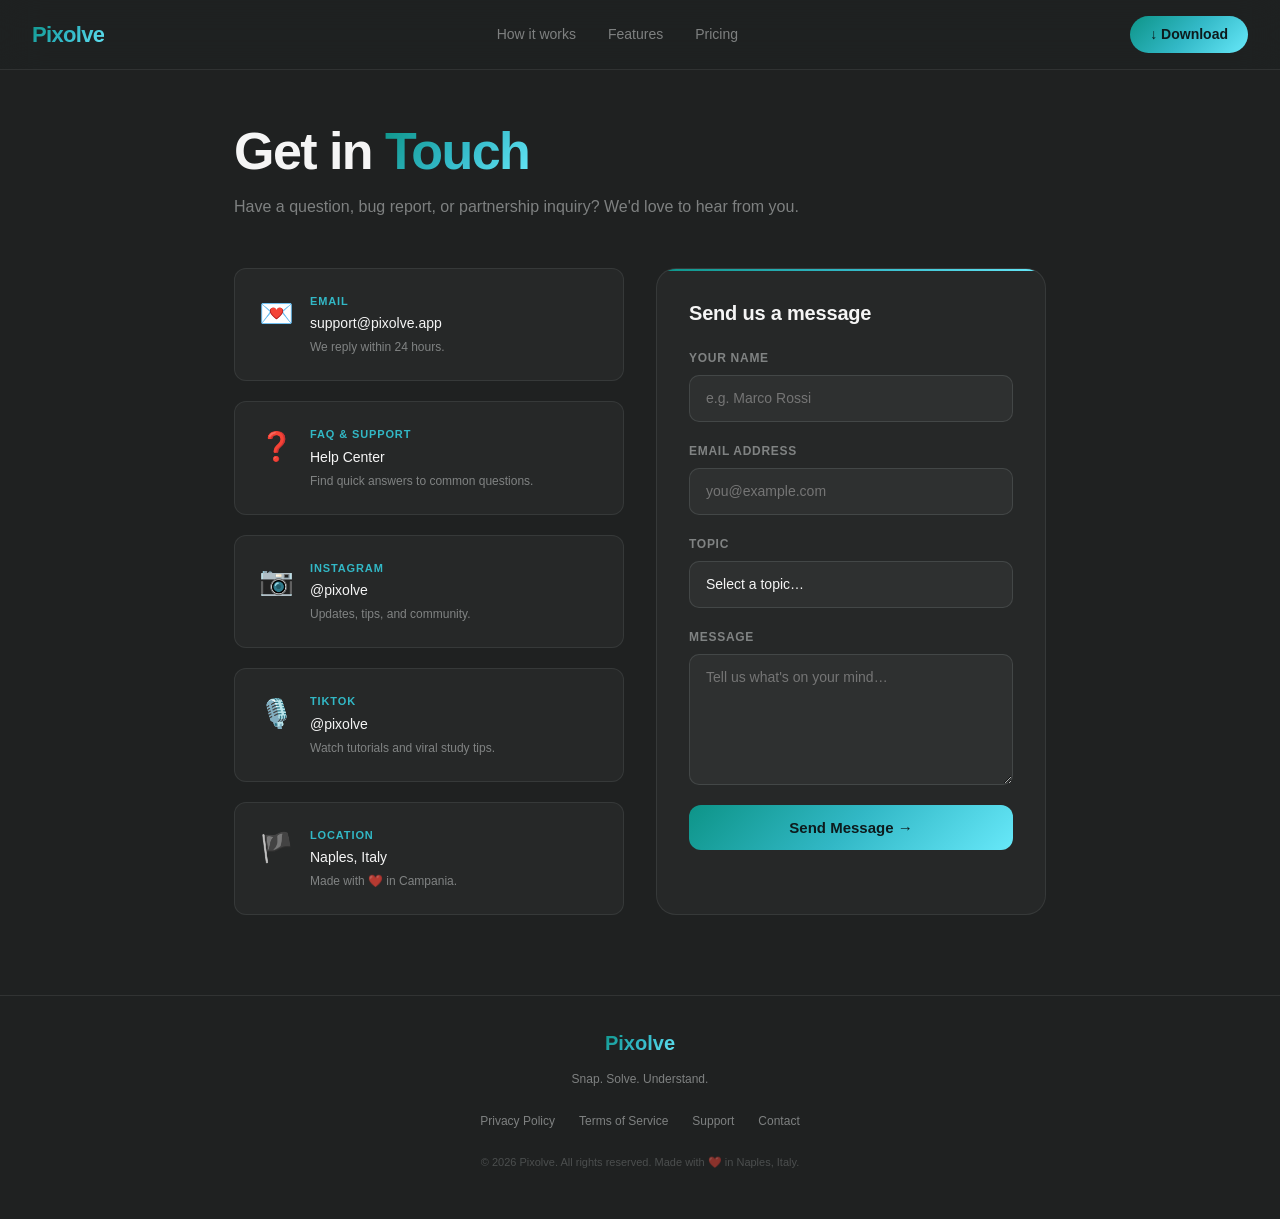
==== contact.html @ 4c7f5b76 "Initial commit - Pixolve landing page" ====
<!DOCTYPE html>
<html lang="en" data-color-scheme="dark">
<head>
  <meta charset="UTF-8"/>
  <meta name="viewport" content="width=device-width,initial-scale=1.0"/>
  <title>Contact – Pixolve</title>
  <style>

    @font-face {
      font-family: 'FKGroteskNeue';
      src: url('https://r2cdn.perplexity.ai/fonts/FKGroteskNeue.woff2') format('woff2');
    }
    :root {
      --color-white: rgba(255,255,255,1);
      --color-gray-200: rgba(245,245,245,1);
      --color-gray-300: rgba(167,169,169,1);
      --color-gray-400: rgba(119,124,124,1);
      --color-charcoal-700: rgba(31,33,33,1);
      --color-charcoal-800: rgba(38,40,40,1);
      --color-slate-900: rgba(19,52,59,1);
      --color-teal-300: rgba(50,184,198,1);
      --color-teal-400: rgba(45,166,178,1);
      --color-teal-800: rgba(41,150,161,1);
      --color-gray-400-rgb: 119,124,124;
      --color-teal-300-rgb: 50,184,198;
      --color-gray-300-rgb: 167,169,169;
      --color-gray-200-rgb: 245,245,245;
      --color-background: var(--color-charcoal-700);
      --color-surface: var(--color-charcoal-800);
      --color-text: var(--color-gray-200);
      --color-text-secondary: rgba(var(--color-gray-300-rgb),0.7);
      --color-primary: var(--color-teal-300);
      --color-primary-hover: var(--color-teal-400);
      --color-secondary: rgba(var(--color-gray-400-rgb),0.15);
      --color-border: rgba(var(--color-gray-400-rgb),0.3);
      --color-card-border: rgba(var(--color-gray-400-rgb),0.2);
      --font-family-base: 'FKGroteskNeue','Geist','Inter',-apple-system,BlinkMacSystemFont,'Segoe UI',Roboto,sans-serif;
      --pixolve-gradient: linear-gradient(135deg,#0d9488 0%,#32B8C6 50%,#67e8f9 100%);
      --pixolve-gradient-subtle: linear-gradient(135deg,rgba(13,148,136,0.15) 0%,rgba(50,184,198,0.1) 100%);
      --radius-sm: 6px; --radius-base: 8px; --radius-md: 10px; --radius-lg: 12px;
      --radius-xl: 20px; --radius-full: 9999px;
      --space-4:4px;--space-6:6px;--space-8:8px;--space-10:10px;--space-12:12px;
      --space-16:16px;--space-20:20px;--space-24:24px;--space-32:32px;
      --space-48:48px;--space-64:64px;--space-80:80px;
      --shadow-md: 0 4px 12px rgba(0,0,0,0.25);
      --shadow-lg: 0 10px 30px rgba(0,0,0,0.35);
      --duration-fast:150ms;--duration-normal:250ms;
      --ease-standard:cubic-bezier(0.16,1,0.3,1);
    }
    *,*::before,*::after{box-sizing:border-box;}
    html{font-family:var(--font-family-base);font-size:14px;line-height:1.5;
      color:var(--color-text);background-color:var(--color-background);
      -webkit-font-smoothing:antialiased;}
    body{margin:0;padding:0;overflow-x:hidden;}
    h1,h2,h3,h4,h5,h6{margin:0;font-weight:600;line-height:1.2;
      letter-spacing:-0.01em;color:var(--color-text);}
    p{margin:0 0 16px;}
    a{color:var(--color-primary);text-decoration:none;
      transition:color var(--duration-fast) var(--ease-standard);}
    a:hover{color:var(--color-primary-hover);}
    nav{position:fixed;top:0;left:0;right:0;z-index:100;
      display:flex;align-items:center;justify-content:space-between;
      padding:16px 32px;background:rgba(31,33,33,0.85);
      backdrop-filter:blur(20px);-webkit-backdrop-filter:blur(20px);
      border-bottom:1px solid var(--color-card-border);}
    .nav-logo{font-size:22px;font-weight:700;letter-spacing:-0.03em;
      background:var(--pixolve-gradient);-webkit-background-clip:text;
      -webkit-text-fill-color:transparent;background-clip:text;text-decoration:none;}
    .nav-links{display:flex;gap:32px;list-style:none;margin:0;padding:0;}
    .nav-links a{color:var(--color-text-secondary);font-size:14px;
      transition:color var(--duration-fast) var(--ease-standard);}
    .nav-links a:hover{color:var(--color-text);}
    .nav-cta{display:inline-flex;align-items:center;gap:8px;padding:8px 20px;
      background:var(--pixolve-gradient);color:#0d1a1c !important;
      font-weight:550;border-radius:var(--radius-full);text-decoration:none;
      font-size:14px;transition:opacity .25s,transform .25s;}
    .nav-cta:hover{opacity:.9;transform:translateY(-1px);}
    .page-wrap{max-width:860px;margin:0 auto;padding:120px 24px 80px;}
    .page-title{font-size:clamp(32px,5vw,52px);font-weight:700;
      letter-spacing:-0.03em;margin-bottom:12px;}
    .gradient-text{background:var(--pixolve-gradient);-webkit-background-clip:text;
      -webkit-text-fill-color:transparent;background-clip:text;}
    .page-subtitle{font-size:16px;color:var(--color-text-secondary);
      margin-bottom:48px;line-height:1.6;}
    .section-block{background:var(--color-surface);border:1px solid var(--color-card-border);
      border-radius:var(--radius-xl);padding:32px;margin-bottom:24px;
      position:relative;overflow:hidden;}
    .section-block::before{content:'';position:absolute;top:0;left:0;right:0;height:2px;
      background:var(--pixolve-gradient);}
    .section-block h2{font-size:18px;font-weight:600;margin-bottom:16px;
      color:var(--color-text);}
    .section-block h3{font-size:15px;font-weight:600;margin-bottom:8px;
      color:var(--color-text);}
    .section-block p,.section-block li{font-size:14px;color:var(--color-text-secondary);
      line-height:1.7;margin-bottom:8px;}
    .section-block ul,.section-block ol{padding-left:20px;margin:8px 0 16px;}
    .section-block li{margin-bottom:6px;}
    .badge-date{display:inline-block;padding:4px 14px;background:rgba(50,184,198,0.1);
      border:1px solid rgba(50,184,198,0.25);border-radius:var(--radius-full);
      font-size:12px;color:var(--color-teal-300);margin-bottom:32px;}
    footer{border-top:1px solid var(--color-card-border);padding:32px 24px;text-align:center;}
    .footer-logo{font-size:20px;font-weight:700;background:var(--pixolve-gradient);
      -webkit-background-clip:text;-webkit-text-fill-color:transparent;
      background-clip:text;margin-bottom:12px;display:inline-block;}
    .footer-tagline{font-size:12px;color:var(--color-text-secondary);margin-bottom:24px;}
    .footer-links{display:flex;gap:24px;justify-content:center;flex-wrap:wrap;margin-bottom:24px;}
    .footer-links a{font-size:12px;color:var(--color-text-secondary);}
    .footer-links a:hover{color:var(--color-primary);}
    .footer-copy{font-size:11px;color:rgba(119,124,124,0.5);}
    @media(max-width:768px){
      nav{padding:16px 20px;}
      .nav-links{display:none;}
      .page-wrap{padding:90px 16px 60px;}
    }

    .contact-grid{display:grid;grid-template-columns:1fr 1fr;gap:32px;}
    @media(max-width:680px){.contact-grid{grid-template-columns:1fr;}}
    .contact-info{display:flex;flex-direction:column;gap:20px;}
    .contact-item{background:var(--color-surface);border:1px solid var(--color-card-border);
      border-radius:var(--radius-lg);padding:24px;display:flex;align-items:flex-start;
      gap:16px;transition:border-color .25s,transform .25s;text-decoration:none;}
    .contact-item:hover{border-color:rgba(50,184,198,.4);transform:translateY(-2px);}
    .contact-item-icon{font-size:28px;flex-shrink:0;}
    .contact-item-label{font-size:11px;text-transform:uppercase;letter-spacing:.08em;
      color:var(--color-teal-300);font-weight:600;margin-bottom:4px;}
    .contact-item-value{font-size:14px;color:var(--color-text);font-weight:500;}
    .contact-item-desc{font-size:12px;color:var(--color-text-secondary);margin-top:4px;}
    .form-wrap{background:var(--color-surface);border:1px solid var(--color-card-border);
      border-radius:var(--radius-xl);padding:32px;position:relative;overflow:hidden;}
    .form-wrap::before{content:'';position:absolute;top:0;left:0;right:0;height:2px;
      background:var(--pixolve-gradient);}
    .form-group{margin-bottom:20px;}
    .form-label{display:block;font-size:12px;font-weight:600;color:var(--color-text-secondary);
      text-transform:uppercase;letter-spacing:.06em;margin-bottom:8px;}
    .form-input{display:block;width:100%;padding:12px 16px;font-size:14px;
      line-height:1.5;color:var(--color-text);background:rgba(119,124,124,.1);
      border:1px solid var(--color-border);border-radius:var(--radius-md);
      font-family:var(--font-family-base);
      transition:border-color .15s,box-shadow .15s;outline:none;
      -webkit-appearance:none;}
    .form-input:focus{border-color:var(--color-teal-300);
      box-shadow:0 0 0 3px rgba(50,184,198,.2);}
    textarea.form-input{resize:vertical;min-height:120px;}
    select.form-input{cursor:pointer;}
    .btn-submit{display:inline-flex;align-items:center;justify-content:center;gap:8px;
      width:100%;padding:14px 24px;background:var(--pixolve-gradient);
      color:#0d1a1c;font-size:15px;font-weight:700;border:none;
      border-radius:var(--radius-lg);cursor:pointer;font-family:var(--font-family-base);
      transition:opacity .25s,transform .25s;}
    .btn-submit:hover{opacity:.9;transform:translateY(-1px);}
    .success-msg{display:none;background:rgba(50,184,198,.1);border:1px solid rgba(50,184,198,.3);
      border-radius:var(--radius-lg);padding:20px;text-align:center;
      color:var(--color-teal-300);font-size:15px;font-weight:600;margin-top:16px;}
  </style>
</head>
<body>
  <nav>
    <a href="index.html" class="nav-logo">Pixolve</a>
    <ul class="nav-links">
      <li><a href="index.html#how-it-works">How it works</a></li>
      <li><a href="index.html#features">Features</a></li>
      <li><a href="index.html#pricing">Pricing</a></li>
    </ul>
    <a href="index.html#download" class="nav-cta">↓ Download</a>
  </nav>
  <div class="page-wrap">
    <h1 class="page-title">Get in <span class="gradient-text">Touch</span></h1>
    <p class="page-subtitle">Have a question, bug report, or partnership inquiry? We&apos;d love to hear from you.</p>

    <div class="contact-grid">
      <div class="contact-info">
        <a href="mailto:support@pixolve.app" class="contact-item">
          <span class="contact-item-icon">&#128140;</span>
          <div>
            <div class="contact-item-label">Email</div>
            <div class="contact-item-value">support@pixolve.app</div>
            <div class="contact-item-desc">We reply within 24 hours.</div>
          </div>
        </a>
        <a href="support.html" class="contact-item">
          <span class="contact-item-icon">&#10067;</span>
          <div>
            <div class="contact-item-label">FAQ &amp; Support</div>
            <div class="contact-item-value">Help Center</div>
            <div class="contact-item-desc">Find quick answers to common questions.</div>
          </div>
        </a>
        <a href="https://instagram.com" target="_blank" rel="noopener noreferrer" class="contact-item">
          <span class="contact-item-icon">&#128247;</span>
          <div>
            <div class="contact-item-label">Instagram</div>
            <div class="contact-item-value">@pixolve</div>
            <div class="contact-item-desc">Updates, tips, and community.</div>
          </div>
        </a>
        <a href="https://tiktok.com" target="_blank" rel="noopener noreferrer" class="contact-item">
          <span class="contact-item-icon">&#127897;&#65039;</span>
          <div>
            <div class="contact-item-label">TikTok</div>
            <div class="contact-item-value">@pixolve</div>
            <div class="contact-item-desc">Watch tutorials and viral study tips.</div>
          </div>
        </a>
        <div class="contact-item" style="cursor:default;">
          <span class="contact-item-icon">&#127988;</span>
          <div>
            <div class="contact-item-label">Location</div>
            <div class="contact-item-value">Naples, Italy</div>
            <div class="contact-item-desc">Made with &#10084;&#65039; in Campania.</div>
          </div>
        </div>
      </div>

      <div class="form-wrap">
        <h2 style="font-size:20px;font-weight:700;margin-bottom:24px;color:var(--color-text);">Send us a message</h2>
        <form id="contactForm" novalidate>
          <div class="form-group">
            <label class="form-label" for="name">Your name</label>
            <input class="form-input" type="text" id="name" placeholder="e.g. Marco Rossi" required/>
          </div>
          <div class="form-group">
            <label class="form-label" for="email">Email address</label>
            <input class="form-input" type="email" id="email" placeholder="you@example.com" required/>
          </div>
          <div class="form-group">
            <label class="form-label" for="topic">Topic</label>
            <select class="form-input" id="topic">
              <option value="">Select a topic&hellip;</option>
              <option value="bug">&#128027; Bug report</option>
              <option value="billing">&#128179; Billing &amp; subscription</option>
              <option value="feature">&#129300; Feature request</option>
              <option value="partnership">&#129309; Partnership / collaboration</option>
              <option value="press">&#128240; Press inquiry</option>
              <option value="other">&#128172; Other</option>
            </select>
          </div>
          <div class="form-group">
            <label class="form-label" for="message">Message</label>
            <textarea class="form-input" id="message" rows="5" placeholder="Tell us what&apos;s on your mind&hellip;" required></textarea>
          </div>
          <button type="submit" class="btn-submit">Send Message &#8594;</button>
          <p id="errorMsg" style="color:#ff5459;font-size:13px;margin-top:12px;display:none;"></p>
        </form>
        <div class="success-msg" id="successMsg">
          &#10003;&nbsp; Message sent! We&apos;ll get back to you within 24 hours.
        </div>
      </div>
    </div>
  </div>
  <footer>
    <div class="footer-logo">Pixolve</div>
    <p class="footer-tagline">Snap. Solve. Understand.</p>
    <div class="footer-links">
      <a href="privacy.html">Privacy Policy</a>
      <a href="terms.html">Terms of Service</a>
      <a href="support.html">Support</a>
      <a href="contact.html">Contact</a>
    </div>
    <p class="footer-copy">&copy; 2026 Pixolve. All rights reserved. Made with &#10084;&#65039; in Naples, Italy.</p>
  </footer>
  <script>
    document.getElementById('contactForm').addEventListener('submit', function(e) {
      e.preventDefault();
      const name = document.getElementById('name').value.trim();
      const email = document.getElementById('email').value.trim();
      const message = document.getElementById('message').value.trim();
      const err = document.getElementById('errorMsg');
      err.style.display = 'none';
      if (!name || !email || !message) {
        err.textContent = 'Please fill in your name, email, and message.';
        err.style.display = 'block';
        return;
      }
      const emailRe = /^[^\s@]+@[^\s@]+\.[^\s@]+$/;
      if (!emailRe.test(email)) {
        err.textContent = 'Please enter a valid email address.';
        err.style.display = 'block';
        return;
      }
      const mailto = 'mailto:support@pixolve.app'
        + '?subject=' + encodeURIComponent('[Pixolve] ' + (document.getElementById('topic').value || 'Message') + ' from ' + name)
        + '&body=' + encodeURIComponent('Name: ' + name + '\nEmail: ' + email + '\n\n' + message);
      window.location.href = mailto;
      this.style.display = 'none';
      document.getElementById('successMsg').style.display = 'block';
    });
  </script>
</body>
</html>
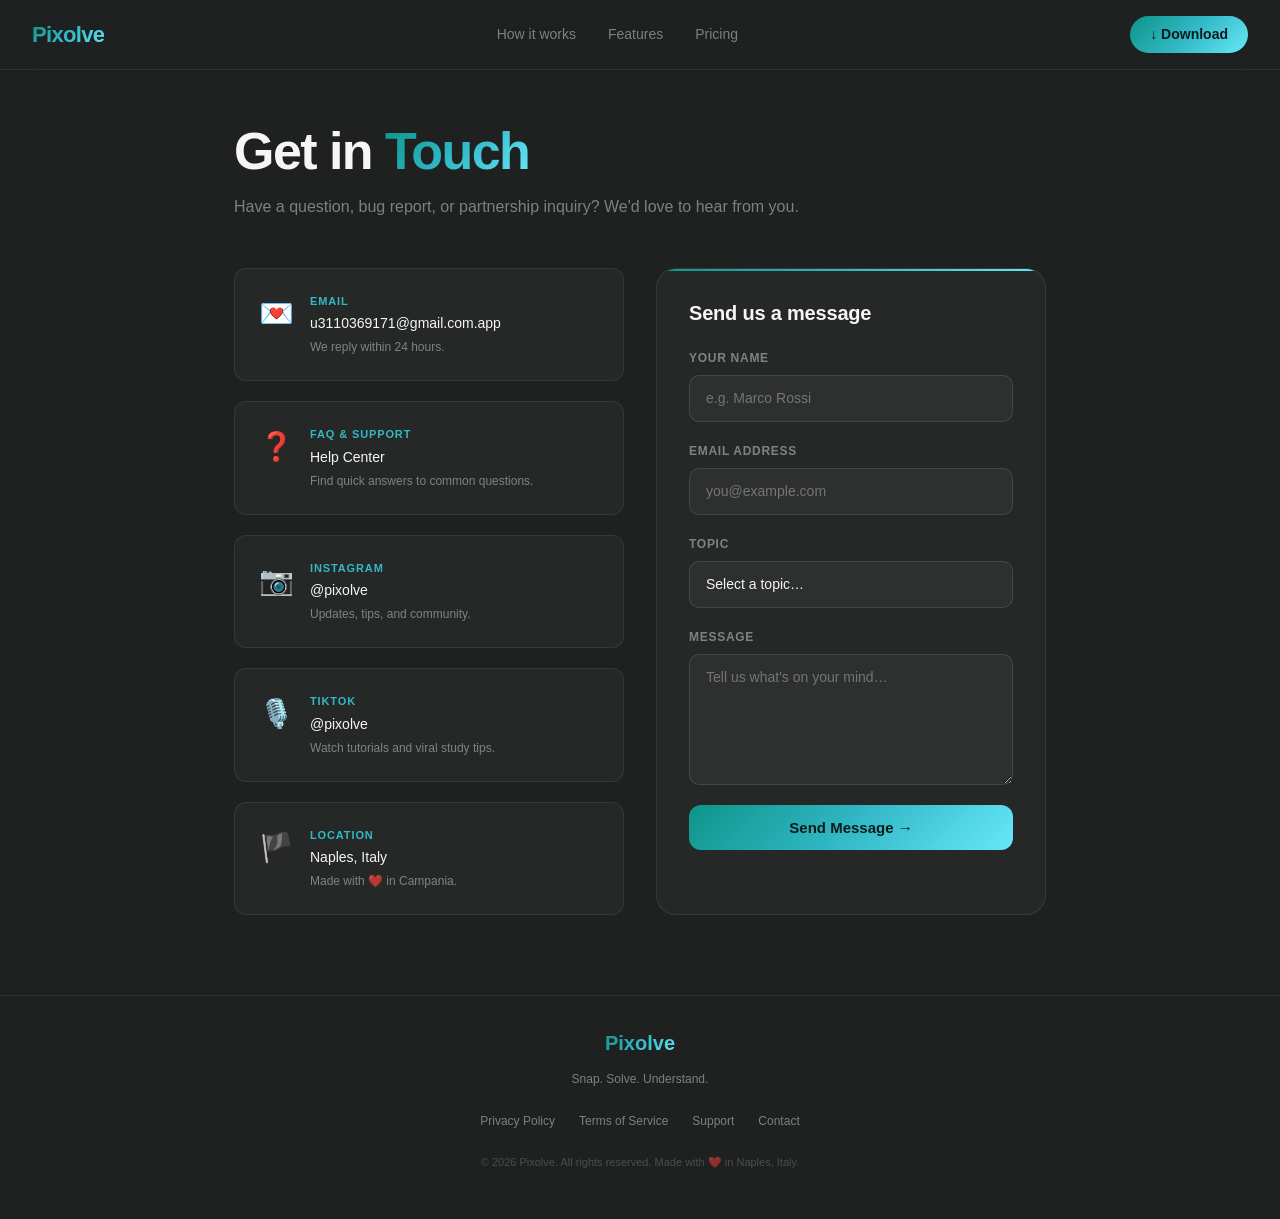
==== commit 0e32c30f: "mail buona" ====
--- a/contact.html
+++ b/contact.html
@@ -169,11 +169,11 @@
 
     <div class="contact-grid">
       <div class="contact-info">
-        <a href="mailto:support@pixolve.app" class="contact-item">
+        <a href="mailto:u3110369171@gmail.com.app" class="contact-item">
           <span class="contact-item-icon">&#128140;</span>
           <div>
             <div class="contact-item-label">Email</div>
-            <div class="contact-item-value">support@pixolve.app</div>
+            <div class="contact-item-value">u3110369171@gmail.com.app</div>
             <div class="contact-item-desc">We reply within 24 hours.</div>
           </div>
         </a>
@@ -277,7 +277,7 @@
         err.style.display = 'block';
         return;
       }
-      const mailto = 'mailto:support@pixolve.app'
+      const mailto = 'mailto:u3110369171@gmail.com.app'
         + '?subject=' + encodeURIComponent('[Pixolve] ' + (document.getElementById('topic').value || 'Message') + ' from ' + name)
         + '&body=' + encodeURIComponent('Name: ' + name + '\nEmail: ' + email + '\n\n' + message);
       window.location.href = mailto;
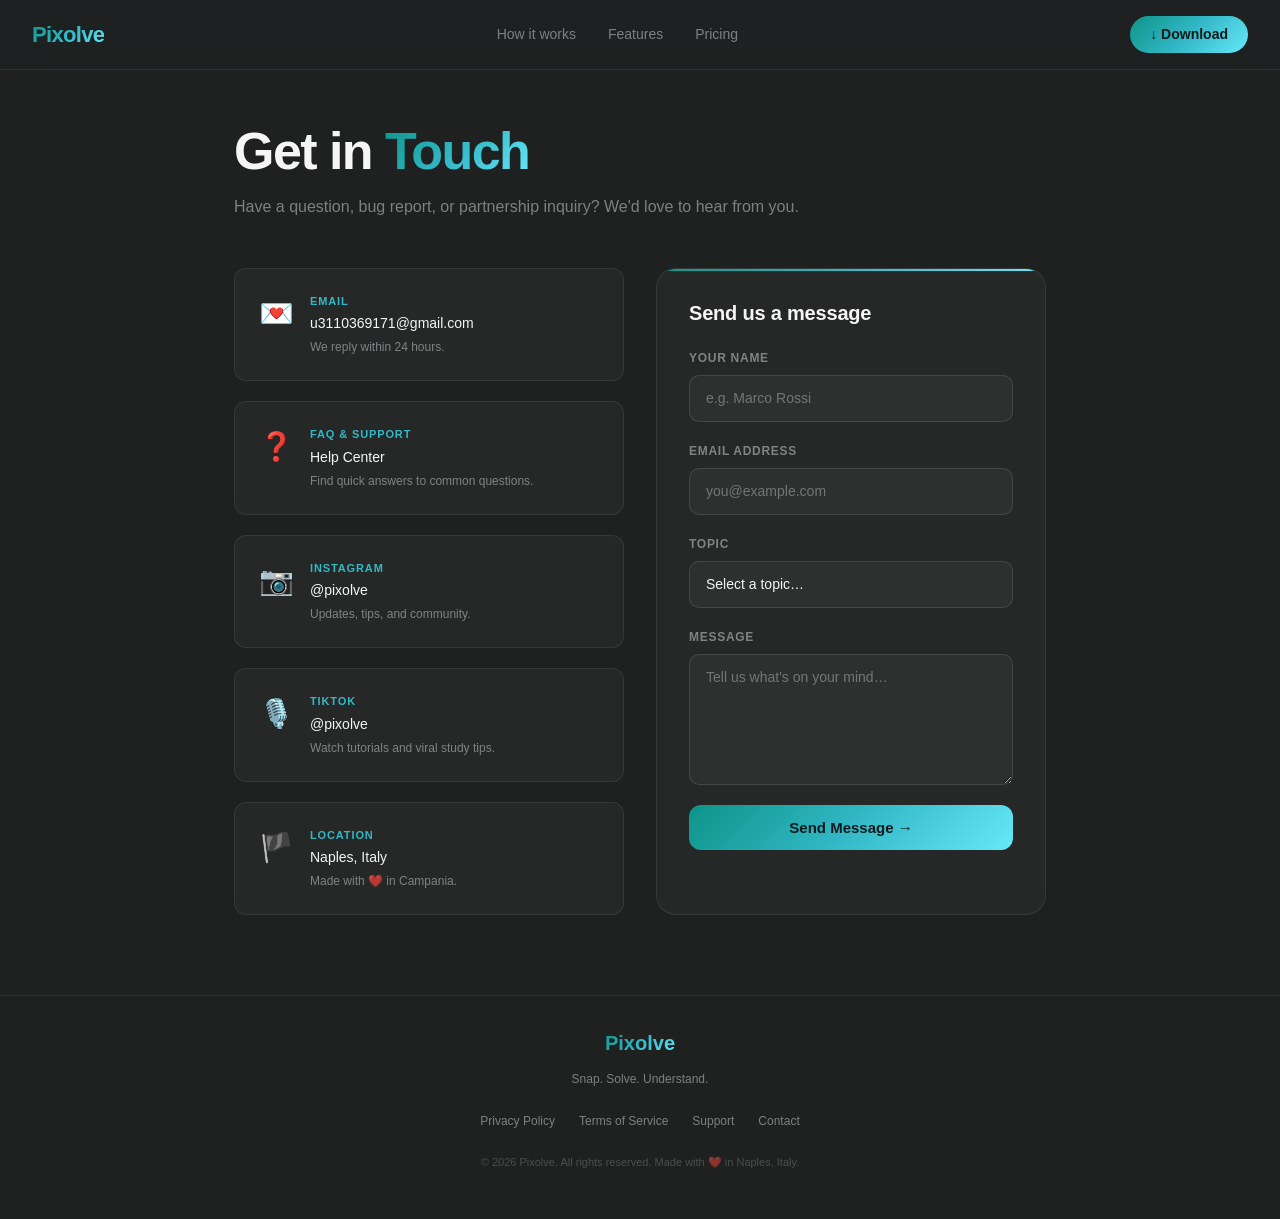
==== commit 6bb934e0: "mail buona buona" ====
--- a/contact.html
+++ b/contact.html
@@ -169,11 +169,11 @@
 
     <div class="contact-grid">
       <div class="contact-info">
-        <a href="mailto:u3110369171@gmail.com.app" class="contact-item">
+        <a href="mailto:u3110369171@gmail.com" class="contact-item">
           <span class="contact-item-icon">&#128140;</span>
           <div>
             <div class="contact-item-label">Email</div>
-            <div class="contact-item-value">u3110369171@gmail.com.app</div>
+            <div class="contact-item-value">u3110369171@gmail.com</div>
             <div class="contact-item-desc">We reply within 24 hours.</div>
           </div>
         </a>
@@ -277,7 +277,7 @@
         err.style.display = 'block';
         return;
       }
-      const mailto = 'mailto:u3110369171@gmail.com.app'
+      const mailto = 'mailto:u3110369171@gmail.com'
         + '?subject=' + encodeURIComponent('[Pixolve] ' + (document.getElementById('topic').value || 'Message') + ' from ' + name)
         + '&body=' + encodeURIComponent('Name: ' + name + '\nEmail: ' + email + '\n\n' + message);
       window.location.href = mailto;
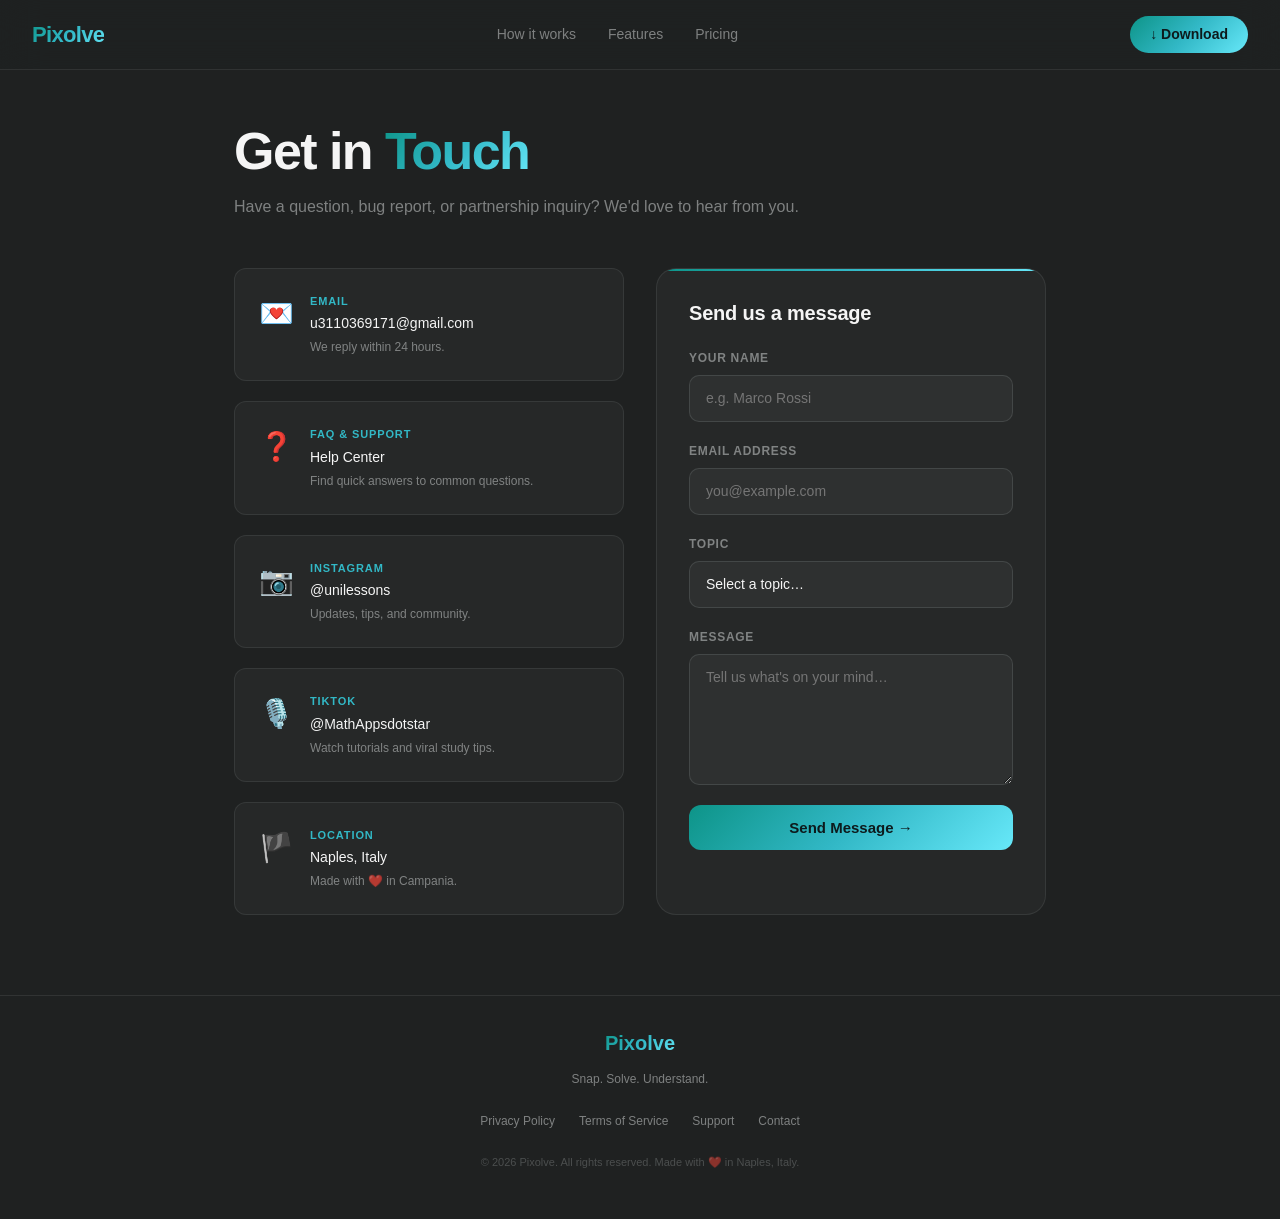
==== commit e3528931: "insta tiktok" ====
--- a/contact.html
+++ b/contact.html
@@ -185,19 +185,19 @@
             <div class="contact-item-desc">Find quick answers to common questions.</div>
           </div>
         </a>
-        <a href="https://instagram.com" target="_blank" rel="noopener noreferrer" class="contact-item">
+        <a href="https://www.instagram.com/unilessons?igsh=ZGltYjRxYmc1Y21q" target="_blank" rel="noopener noreferrer" class="contact-item">
           <span class="contact-item-icon">&#128247;</span>
           <div>
             <div class="contact-item-label">Instagram</div>
-            <div class="contact-item-value">@pixolve</div>
+            <div class="contact-item-value">@unilessons</div>
             <div class="contact-item-desc">Updates, tips, and community.</div>
           </div>
         </a>
-        <a href="https://tiktok.com" target="_blank" rel="noopener noreferrer" class="contact-item">
+        <a href="tiktok.com/@mathappsdotstar" target="_blank" rel="noopener noreferrer" class="contact-item">
           <span class="contact-item-icon">&#127897;&#65039;</span>
           <div>
             <div class="contact-item-label">TikTok</div>
-            <div class="contact-item-value">@pixolve</div>
+            <div class="contact-item-value">@MathAppsdotstar</div>
             <div class="contact-item-desc">Watch tutorials and viral study tips.</div>
           </div>
         </a>
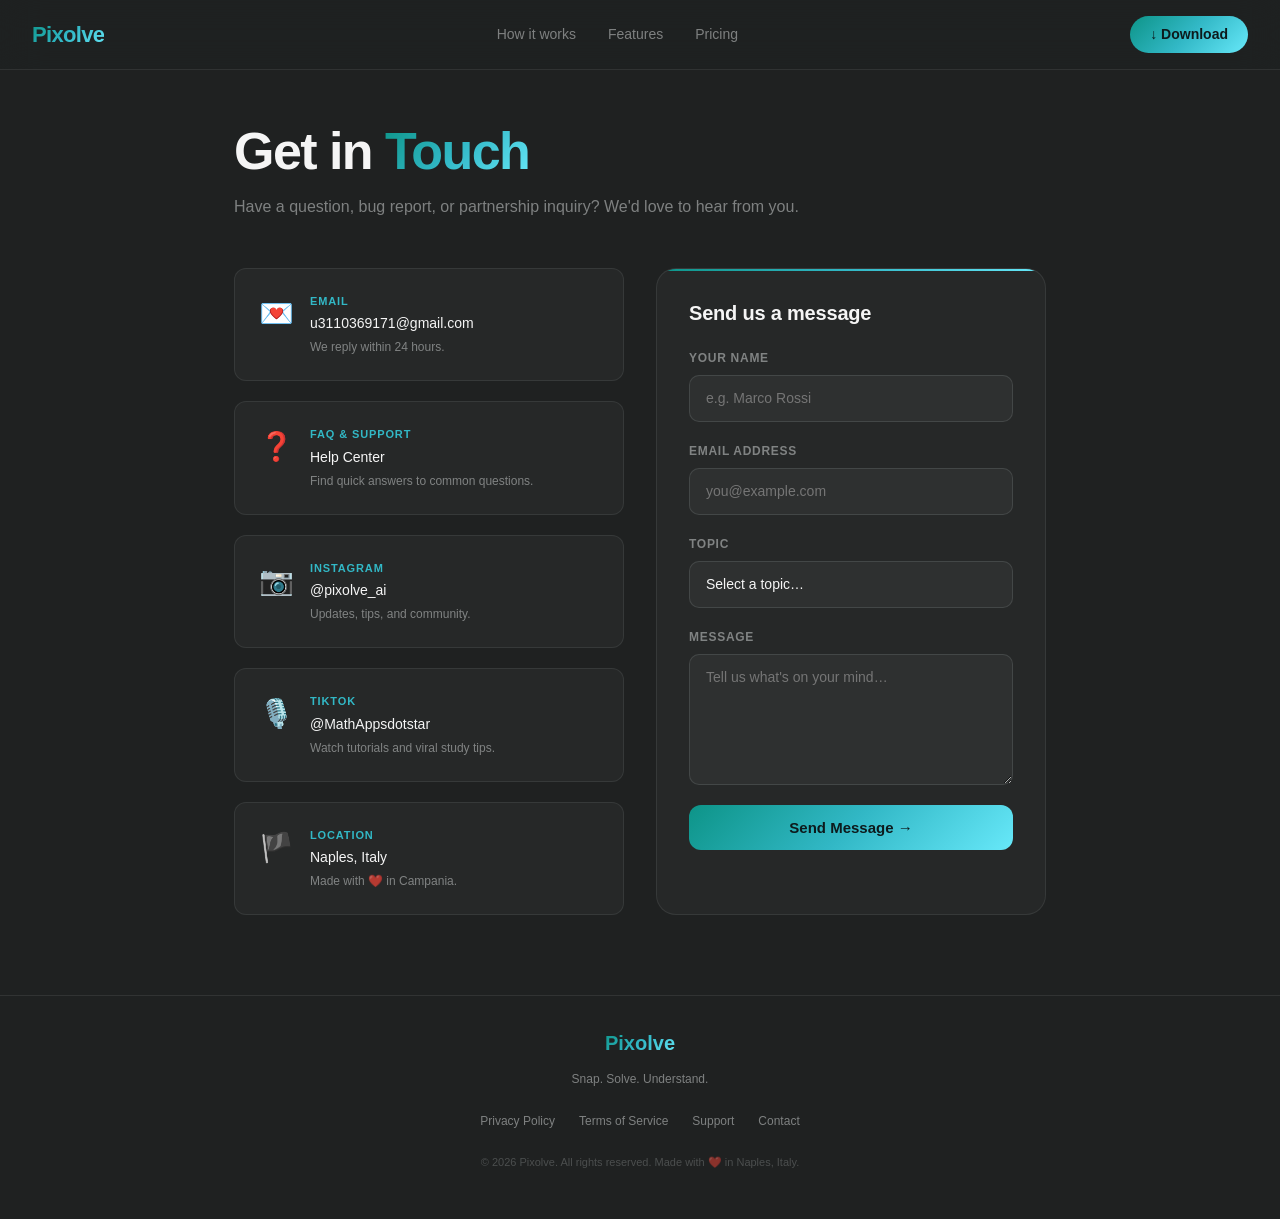
==== commit 802e7811: "pixolve insta" ====
--- a/contact.html
+++ b/contact.html
@@ -3,7 +3,9 @@
 <head>
   <meta charset="UTF-8"/>
   <meta name="viewport" content="width=device-width,initial-scale=1.0"/>
-  <title>Contact – Pixolve</title>
+  <title>Contact – Pixolve</title> 
+   <!-- AGGIUNGI QUESTA RIGA -->
+  <link rel="icon" type="image/png" href="favicon.png">
   <style>
 
     @font-face {
@@ -185,15 +187,15 @@
             <div class="contact-item-desc">Find quick answers to common questions.</div>
           </div>
         </a>
-        <a href="https://www.instagram.com/unilessons?igsh=ZGltYjRxYmc1Y21q" target="_blank" rel="noopener noreferrer" class="contact-item">
+        <a href="https://www.instagram.com/pixolve_ai/" target="_blank" rel="noopener noreferrer" class="contact-item">
           <span class="contact-item-icon">&#128247;</span>
           <div>
             <div class="contact-item-label">Instagram</div>
-            <div class="contact-item-value">@unilessons</div>
+            <div class="contact-item-value">@pixolve_ai</div>
             <div class="contact-item-desc">Updates, tips, and community.</div>
           </div>
         </a>
-        <a href="tiktok.com/@mathappsdotstar" target="_blank" rel="noopener noreferrer" class="contact-item">
+        <a href="https://www.tiktok.com/@mathappsdotstar" target="_blank" rel="noopener noreferrer" class="contact-item">
           <span class="contact-item-icon">&#127897;&#65039;</span>
           <div>
             <div class="contact-item-label">TikTok</div>
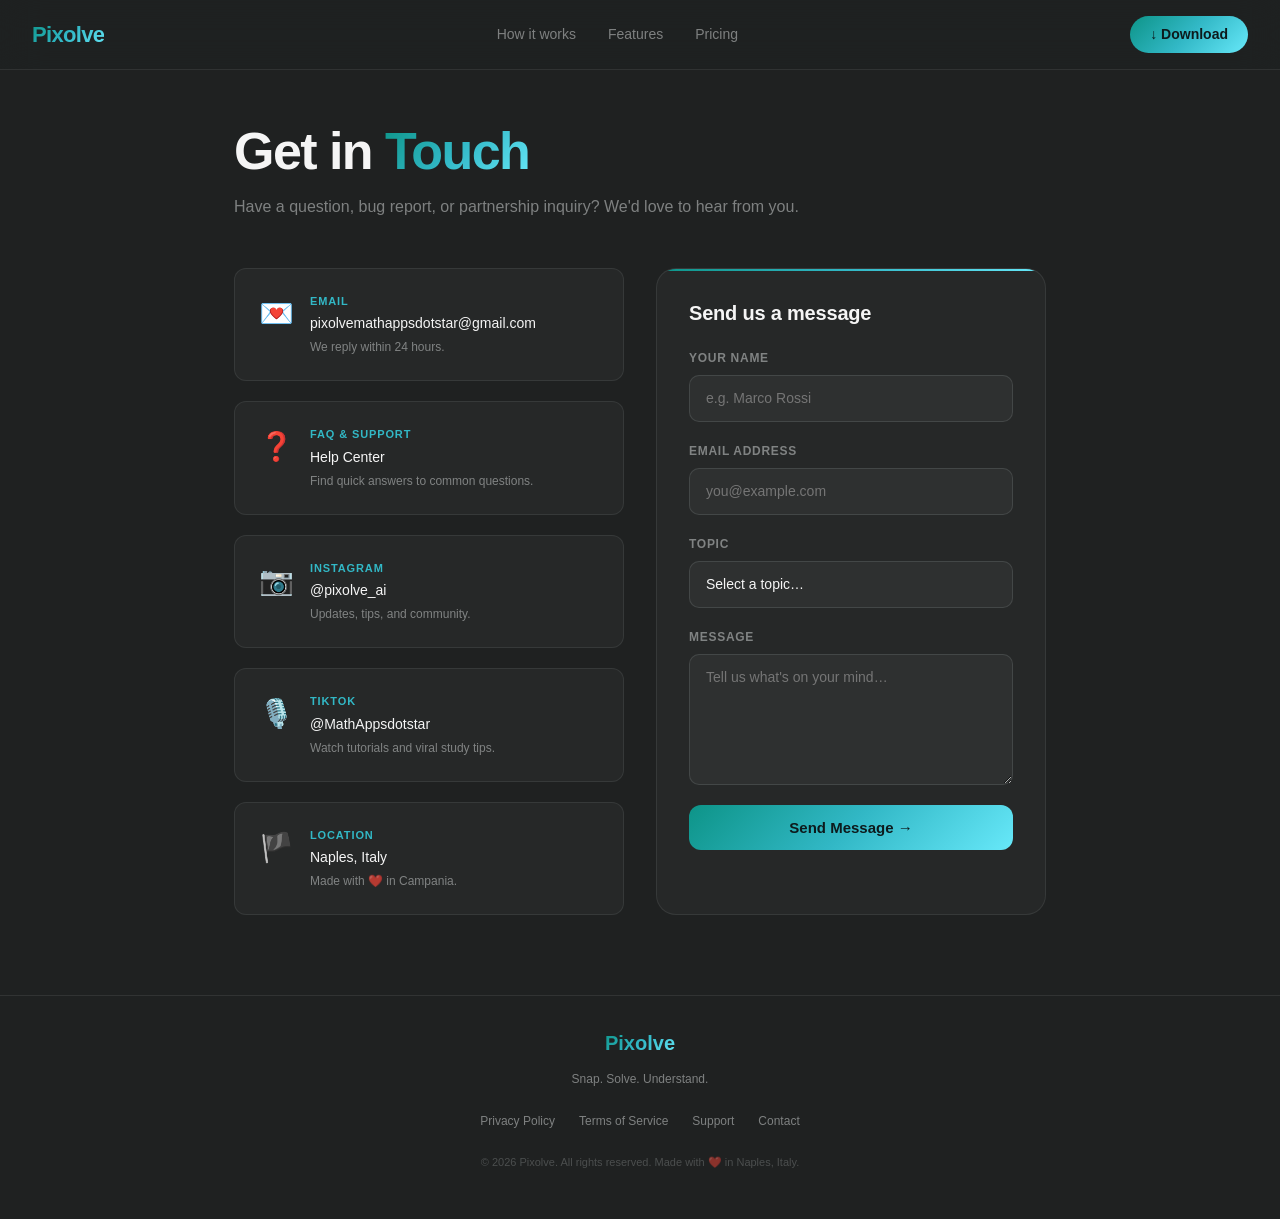
==== commit 7b31fc4a: "mail nuove" ====
--- a/contact.html
+++ b/contact.html
@@ -171,11 +171,11 @@
 
     <div class="contact-grid">
       <div class="contact-info">
-        <a href="mailto:u3110369171@gmail.com" class="contact-item">
+        <a href="mailto:pixolvemathappsdotstar@gmail.com" class="contact-item">
           <span class="contact-item-icon">&#128140;</span>
           <div>
             <div class="contact-item-label">Email</div>
-            <div class="contact-item-value">u3110369171@gmail.com</div>
+            <div class="contact-item-value">pixolvemathappsdotstar@gmail.com</div>
             <div class="contact-item-desc">We reply within 24 hours.</div>
           </div>
         </a>
@@ -279,7 +279,7 @@
         err.style.display = 'block';
         return;
       }
-      const mailto = 'mailto:u3110369171@gmail.com'
+      const mailto = 'mailto:pixolvemathappsdotstar@gmail.com'
         + '?subject=' + encodeURIComponent('[Pixolve] ' + (document.getElementById('topic').value || 'Message') + ' from ' + name)
         + '&body=' + encodeURIComponent('Name: ' + name + '\nEmail: ' + email + '\n\n' + message);
       window.location.href = mailto;
